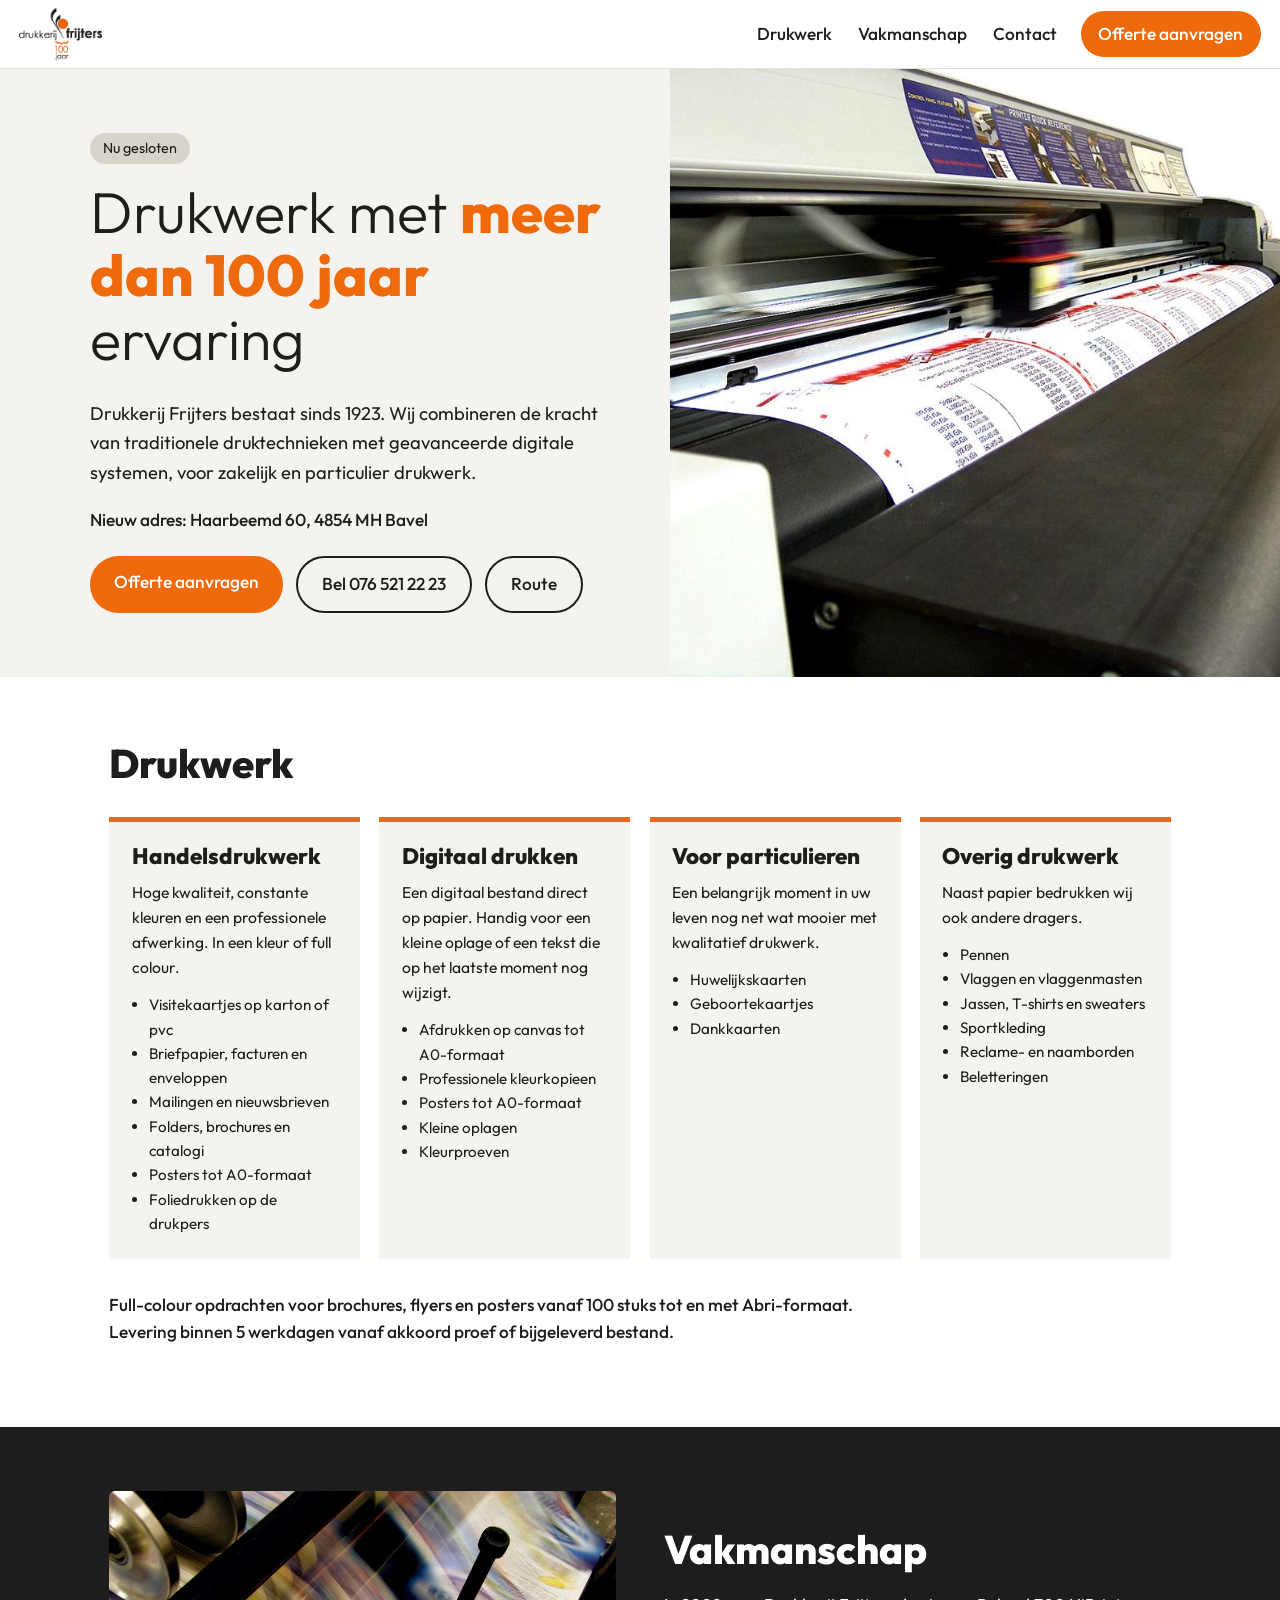
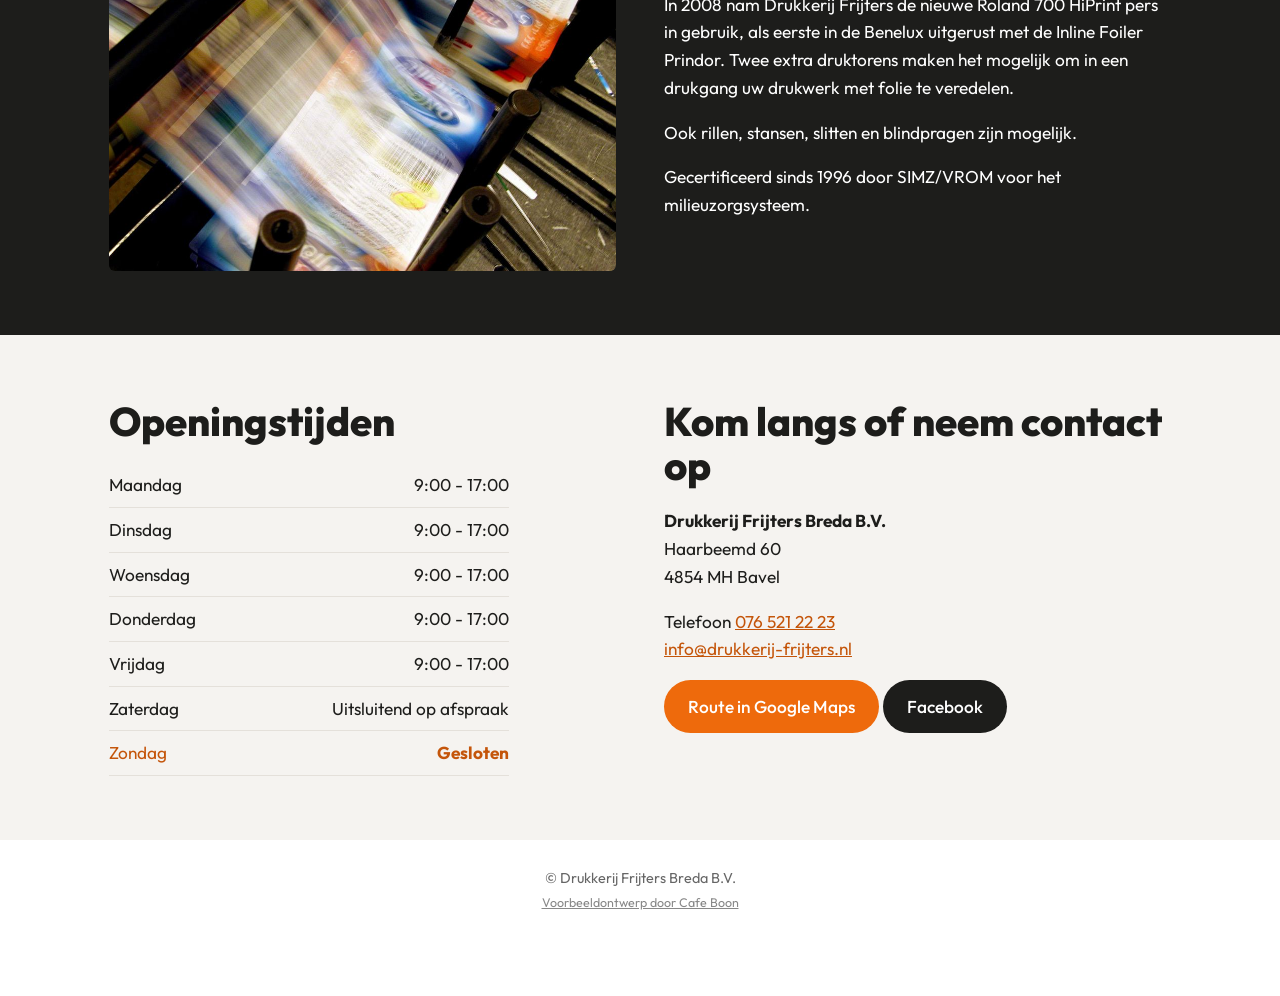
==== index.html @ 72ca7474 "Voorbeeldwebsite" ====
<!doctype html>
<html lang="nl">
<head>
<meta charset="utf-8">
<meta name="viewport" content="width=device-width, initial-scale=1">
<meta name="robots" content="noindex">
<title>Drukkerij Frijters - Drukwerk in Bavel sinds 1923</title>
<meta name="description" content="Drukkerij Frijters Breda B.V., Haarbeemd 60 in Bavel. Handelsdrukwerk, digitaal drukken, foliedruk en bedrukte artikelen sinds 1923. Ma t/m vr 9:00 tot 17:00.">
<meta property="og:title" content="Drukkerij Frijters, Bavel. Drukwerk sinds 1923">
<meta property="og:description" content="Handelsdrukwerk, digitaal drukken, foliedruk en bedrukte artikelen.">
<meta property="og:image" content="images/og.jpg">
<link rel="icon" type="image/jpeg" href="images/favicon.jpg">
<link rel="preconnect" href="https://fonts.googleapis.com">
<link rel="preconnect" href="https://fonts.gstatic.com" crossorigin>
<link href="https://fonts.googleapis.com/css2?family=Outfit:wght@300;400;500;700;800&display=swap" rel="stylesheet">
<link rel="stylesheet" href="style.css">
</head>
<body>
<header class="top">
  <a class="brand" href="#"><img src="images/logo.png" alt="Drukkerij Frijters, 100 jaar"></a>
  <nav>
    <a href="#drukwerk">Drukwerk</a>
    <a href="#vakmanschap">Vakmanschap</a>
    <a href="#contact">Contact</a>
  </nav>
  <a class="call" href="mailto:info@drukkerij-frijters.nl?subject=Offerte%20drukwerk">Offerte aanvragen</a>
</header>

<section class="hero">
  <div class="hero-in">
    <p class="tag" id="status"></p>
    <h1>Drukwerk met <em>meer dan 100 jaar</em> ervaring</h1>
    <p class="claim">Drukkerij Frijters bestaat sinds 1923. Wij combineren de kracht van traditionele druktechnieken met geavanceerde digitale systemen, voor zakelijk en particulier drukwerk.</p>
    <p class="addr">Nieuw adres: Haarbeemd 60, 4854 MH Bavel</p>
    <div class="actions">
      <a class="btn" href="mailto:info@drukkerij-frijters.nl?subject=Offerte%20drukwerk">Offerte aanvragen</a>
      <a class="btn ghost" href="tel:+31765212223">Bel 076 521 22 23</a>
      <a class="btn ghost" href="https://www.google.com/maps/dir/?api=1&destination=Haarbeemd+60+4854+MH+Bavel">Route</a>
    </div>
  </div>
  <img class="hero-img" src="images/digitaal.jpg" alt="Digitale drukpers bij Drukkerij Frijters">
</section>

<section id="drukwerk" class="wrap">
  <h2>Drukwerk</h2>
  <div class="grid">
    <article>
      <h3>Handelsdrukwerk</h3>
      <p>Hoge kwaliteit, constante kleuren en een professionele afwerking. In een kleur of full colour.</p>
      <ul><li>Visitekaartjes op karton of pvc</li><li>Briefpapier, facturen en enveloppen</li><li>Mailingen en nieuwsbrieven</li><li>Folders, brochures en catalogi</li><li>Posters tot A0-formaat</li><li>Foliedrukken op de drukpers</li></ul>
    </article>
    <article>
      <h3>Digitaal drukken</h3>
      <p>Een digitaal bestand direct op papier. Handig voor een kleine oplage of een tekst die op het laatste moment nog wijzigt.</p>
      <ul><li>Afdrukken op canvas tot A0-formaat</li><li>Professionele kleurkopieen</li><li>Posters tot A0-formaat</li><li>Kleine oplagen</li><li>Kleurproeven</li></ul>
    </article>
    <article>
      <h3>Voor particulieren</h3>
      <p>Een belangrijk moment in uw leven nog net wat mooier met kwalitatief drukwerk.</p>
      <ul><li>Huwelijkskaarten</li><li>Geboortekaartjes</li><li>Dankkaarten</li></ul>
    </article>
    <article>
      <h3>Overig drukwerk</h3>
      <p>Naast papier bedrukken wij ook andere dragers.</p>
      <ul><li>Pennen</li><li>Vlaggen en vlaggenmasten</li><li>Jassen, T-shirts en sweaters</li><li>Sportkleding</li><li>Reclame- en naamborden</li><li>Beletteringen</li></ul>
    </article>
  </div>
  <p class="note">Full-colour opdrachten voor brochures, flyers en posters vanaf 100 stuks tot en met Abri-formaat. Levering binnen 5 werkdagen vanaf akkoord proef of bijgeleverd bestand.</p>
</section>

<section id="vakmanschap" class="band">
  <div class="wrap split">
    <img src="images/offset.jpg" alt="Drukwerk loopt door de pers">
    <div>
      <h2>Vakmanschap</h2>
      <p>In 2008 nam Drukkerij Frijters de nieuwe Roland 700 HiPrint pers in gebruik, als eerste in de Benelux uitgerust met de Inline Foiler Prindor. Twee extra druktorens maken het mogelijk om in een drukgang uw drukwerk met folie te veredelen.</p>
      <p>Ook rillen, stansen, slitten en blindpragen zijn mogelijk.</p>
      <p>Gecertificeerd sinds 1996 door SIMZ/VROM voor het milieuzorgsysteem.</p>
    </div>
  </div>
</section>

<section id="contact" class="visit">
  <div class="wrap two">
    <div>
      <h2>Openingstijden</h2>
      <table>
        <tr data-d="1"><th>Maandag</th><td>9:00 - 17:00</td></tr>
        <tr data-d="2"><th>Dinsdag</th><td>9:00 - 17:00</td></tr>
        <tr data-d="3"><th>Woensdag</th><td>9:00 - 17:00</td></tr>
        <tr data-d="4"><th>Donderdag</th><td>9:00 - 17:00</td></tr>
        <tr data-d="5"><th>Vrijdag</th><td>9:00 - 17:00</td></tr>
        <tr data-d="6"><th>Zaterdag</th><td>Uitsluitend op afspraak</td></tr>
        <tr data-d="0"><th>Zondag</th><td>Gesloten</td></tr>
      </table>
    </div>
    <div>
      <h2>Kom langs of neem contact op</h2>
      <p><b>Drukkerij Frijters Breda B.V.</b><br>Haarbeemd 60<br>4854 MH Bavel</p>
      <p>Telefoon <a href="tel:+31765212223">076 521 22 23</a><br><a href="mailto:info@drukkerij-frijters.nl">info@drukkerij-frijters.nl</a></p>
      <p><a class="btn" href="https://www.google.com/maps/dir/?api=1&destination=Haarbeemd+60+4854+MH+Bavel">Route in Google Maps</a> <a class="btn alt" href="https://www.facebook.com/Drukkerij-Frijters-Breda-bv-403516166486152/">Facebook</a></p>
    </div>
  </div>
</section>

<footer>
  <p>&copy; Drukkerij Frijters Breda B.V.</p>
  <p class="credit"><a href="https://cafeboon.com">Voorbeeldontwerp door Cafe Boon</a></p>
</footer>
<a class="fab" href="tel:+31765212223">Bel</a>
<script>
(function(){
  var n=new Date(),d=n.getDay(),m=n.getHours()+n.getMinutes()/60,el=document.getElementById('status');
  var r=document.querySelector('tr[data-d="'+d+'"]');if(r)r.className='today';
  if(d>=1&&d<=5&&m>=9&&m<17){el.textContent='Nu geopend tot 17:00';el.className='tag yes'}
  else{el.textContent='Nu gesloten'}
})();
</script>
</body>
</html>
---- style.css ----
:root{--orange:#ee6a0c;--ink:#1d1d1b;--bg:#fff;--soft:#f5f3f0;--line:#e4e0da}
*{box-sizing:border-box}
body{margin:0;font-family:"Outfit",sans-serif;color:var(--ink);background:var(--bg);line-height:1.6;font-size:1.08rem}
h1,h2,h3{font-weight:800;line-height:1.1;margin:0 0 .5em}
h2{font-size:clamp(1.8rem,4vw,2.5rem)}
a{color:#c4550a}
.top{display:flex;align-items:center;gap:1.5rem;padding:.5rem 1.2rem;background:#fff;border-bottom:1px solid var(--line);position:sticky;top:0;z-index:5}
.brand img{height:52px;display:block}
.top nav{margin-left:auto;display:flex;gap:1.6rem}.top nav a{color:var(--ink);text-decoration:none;font-weight:500}
.call{background:var(--orange);color:#fff;text-decoration:none;padding:.55rem 1.1rem;font-weight:500;border-radius:999px;white-space:nowrap}
.hero{display:grid;grid-template-columns:1.1fr 1fr;background:var(--soft);min-height:520px}
.hero-in{padding:4rem 2rem 4rem max(1.2rem,calc((100vw - 1100px)/2));align-self:center}
.hero h1{font-size:clamp(2.2rem,5vw,3.6rem);font-weight:300}
.hero h1 em{font-style:normal;font-weight:800;color:var(--orange)}
.claim{max-width:520px;font-size:1.15rem}
.addr{font-weight:500}
.hero-img{width:100%;height:100%;object-fit:cover;display:block}
.tag{display:inline-block;background:#d8d3cb;padding:.25rem .8rem;font-size:.9rem;margin:0 0 1rem;border-radius:999px}.tag.yes{background:#2e7d32;color:#fff}
.actions{display:flex;gap:.8rem;flex-wrap:wrap;margin-top:1.4rem}
.btn{display:inline-block;background:var(--orange);color:#fff;padding:.8rem 1.5rem;text-decoration:none;font-weight:500;border-radius:999px}
.btn.ghost{background:transparent;border:2px solid var(--ink);color:var(--ink)}
.btn.alt{background:var(--ink)}
.wrap{max-width:1100px;margin:0 auto;padding:4rem 1.2rem}
.grid{display:grid;grid-template-columns:repeat(auto-fill,minmax(240px,1fr));gap:1.2rem;margin:2rem 0}
.grid article{background:var(--soft);border-top:5px solid var(--orange);padding:1.4rem}
.grid h3{font-size:1.4rem}.grid p{margin:0 0 .8rem;font-size:.98rem}
.grid ul{margin:0;padding-left:1.1rem;font-size:.95rem}
.note{font-weight:500;max-width:760px}
.band{background:var(--ink);color:#fff}
.split{display:grid;grid-template-columns:1fr 1fr;gap:3rem;align-items:center}
.split img{width:100%;aspect-ratio:4/3;object-fit:cover;border-radius:6px}
.visit{background:var(--soft)}
.two{display:grid;grid-template-columns:1fr 1fr;gap:3rem}
table{border-collapse:collapse;width:100%;max-width:400px}
th{text-align:left;font-weight:400}td{text-align:right}
th,td{padding:.5rem 0;border-bottom:1px solid var(--line)}
tr.today{font-weight:700;color:#c4550a}
footer{text-align:center;padding:1.5rem 1rem 5rem;font-size:.9rem;color:#666}
footer p{margin:.2rem}.credit{font-size:.78rem}.credit a{color:#888}
.fab{display:none}
@media(max-width:760px){
.top nav,.call{display:none}
.hero{grid-template-columns:1fr;min-height:0}.hero-in{padding:2.5rem 1.2rem}.hero-img{height:240px;order:-1}
.two,.split{grid-template-columns:1fr;gap:2rem}
.fab{display:block;position:fixed;right:1rem;bottom:1rem;background:var(--orange);color:#fff;text-decoration:none;font-weight:500;padding:.9rem 1.5rem;border-radius:999px;box-shadow:0 4px 12px rgba(0,0,0,.3);z-index:9}}
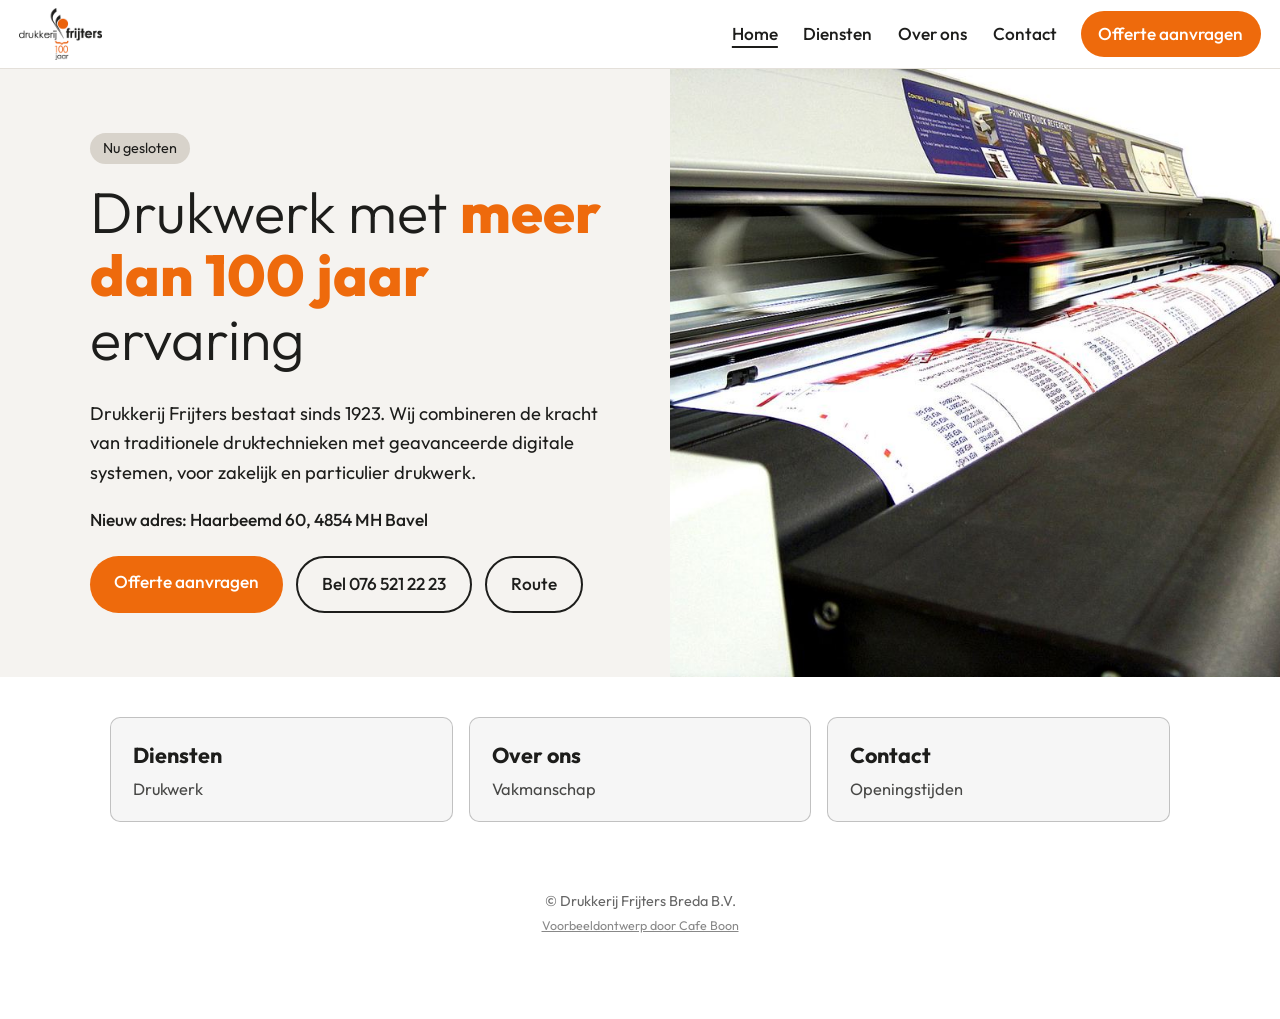
==== commit c1905881: "Website opgedeeld in meerdere pagina's" ====
--- a/index.html
+++ b/index.html
@@ -17,104 +17,35 @@
 </head>
 <body>
 <header class="top">
-  <a class="brand" href="#"><img src="images/logo.png" alt="Drukkerij Frijters, 100 jaar"></a>
-  <nav>
-    <a href="#drukwerk">Drukwerk</a>
-    <a href="#vakmanschap">Vakmanschap</a>
-    <a href="#contact">Contact</a>
-  </nav>
-  <a class="call" href="mailto:info@drukkerij-frijters.nl?subject=Offerte%20drukwerk">Offerte aanvragen</a>
+<a class="brand" href="index.html"><img alt="Drukkerij Frijters, 100 jaar" src="images/logo.png"/></a>
+<nav><a aria-current="page" href="index.html">Home</a><a href="aanbod.html">Diensten</a><a href="over.html">Over ons</a><a href="contact.html">Contact</a></nav>
+<a class="call" href="mailto:info@drukkerij-frijters.nl?subject=Offerte%20drukwerk">Offerte aanvragen</a>
 </header>
-
+<div aria-label="Pagina's" class="sn-bar" role="navigation"><a aria-current="page" class="sn-link" href="index.html">Home</a><a class="sn-link" href="aanbod.html">Diensten</a><a class="sn-link" href="over.html">Over ons</a><a class="sn-link" href="contact.html">Contact</a></div>
 <section class="hero">
-  <div class="hero-in">
-    <p class="tag" id="status"></p>
-    <h1>Drukwerk met <em>meer dan 100 jaar</em> ervaring</h1>
-    <p class="claim">Drukkerij Frijters bestaat sinds 1923. Wij combineren de kracht van traditionele druktechnieken met geavanceerde digitale systemen, voor zakelijk en particulier drukwerk.</p>
-    <p class="addr">Nieuw adres: Haarbeemd 60, 4854 MH Bavel</p>
-    <div class="actions">
-      <a class="btn" href="mailto:info@drukkerij-frijters.nl?subject=Offerte%20drukwerk">Offerte aanvragen</a>
-      <a class="btn ghost" href="tel:+31765212223">Bel 076 521 22 23</a>
-      <a class="btn ghost" href="https://www.google.com/maps/dir/?api=1&destination=Haarbeemd+60+4854+MH+Bavel">Route</a>
-    </div>
-  </div>
-  <img class="hero-img" src="images/digitaal.jpg" alt="Digitale drukpers bij Drukkerij Frijters">
+<div class="hero-in">
+<p class="tag" id="status"></p>
+<h1>Drukwerk met <em>meer dan 100 jaar</em> ervaring</h1>
+<p class="claim">Drukkerij Frijters bestaat sinds 1923. Wij combineren de kracht van traditionele druktechnieken met geavanceerde digitale systemen, voor zakelijk en particulier drukwerk.</p>
+<p class="addr">Nieuw adres: Haarbeemd 60, 4854 MH Bavel</p>
+<div class="actions">
+<a class="btn" href="mailto:info@drukkerij-frijters.nl?subject=Offerte%20drukwerk">Offerte aanvragen</a>
+<a class="btn ghost" href="tel:+31765212223">Bel 076 521 22 23</a>
+<a class="btn ghost" href="https://www.google.com/maps/dir/?api=1&amp;destination=Haarbeemd+60+4854+MH+Bavel">Route</a>
+</div>
+</div>
+<img alt="Digitale drukpers bij Drukkerij Frijters" class="hero-img" src="images/digitaal.jpg"/>
 </section>
-
-<section id="drukwerk" class="wrap">
-  <h2>Drukwerk</h2>
-  <div class="grid">
-    <article>
-      <h3>Handelsdrukwerk</h3>
-      <p>Hoge kwaliteit, constante kleuren en een professionele afwerking. In een kleur of full colour.</p>
-      <ul><li>Visitekaartjes op karton of pvc</li><li>Briefpapier, facturen en enveloppen</li><li>Mailingen en nieuwsbrieven</li><li>Folders, brochures en catalogi</li><li>Posters tot A0-formaat</li><li>Foliedrukken op de drukpers</li></ul>
-    </article>
-    <article>
-      <h3>Digitaal drukken</h3>
-      <p>Een digitaal bestand direct op papier. Handig voor een kleine oplage of een tekst die op het laatste moment nog wijzigt.</p>
-      <ul><li>Afdrukken op canvas tot A0-formaat</li><li>Professionele kleurkopieen</li><li>Posters tot A0-formaat</li><li>Kleine oplagen</li><li>Kleurproeven</li></ul>
-    </article>
-    <article>
-      <h3>Voor particulieren</h3>
-      <p>Een belangrijk moment in uw leven nog net wat mooier met kwalitatief drukwerk.</p>
-      <ul><li>Huwelijkskaarten</li><li>Geboortekaartjes</li><li>Dankkaarten</li></ul>
-    </article>
-    <article>
-      <h3>Overig drukwerk</h3>
-      <p>Naast papier bedrukken wij ook andere dragers.</p>
-      <ul><li>Pennen</li><li>Vlaggen en vlaggenmasten</li><li>Jassen, T-shirts en sweaters</li><li>Sportkleding</li><li>Reclame- en naamborden</li><li>Beletteringen</li></ul>
-    </article>
-  </div>
-  <p class="note">Full-colour opdrachten voor brochures, flyers en posters vanaf 100 stuks tot en met Abri-formaat. Levering binnen 5 werkdagen vanaf akkoord proef of bijgeleverd bestand.</p>
-</section>
-
-<section id="vakmanschap" class="band">
-  <div class="wrap split">
-    <img src="images/offset.jpg" alt="Drukwerk loopt door de pers">
-    <div>
-      <h2>Vakmanschap</h2>
-      <p>In 2008 nam Drukkerij Frijters de nieuwe Roland 700 HiPrint pers in gebruik, als eerste in de Benelux uitgerust met de Inline Foiler Prindor. Twee extra druktorens maken het mogelijk om in een drukgang uw drukwerk met folie te veredelen.</p>
-      <p>Ook rillen, stansen, slitten en blindpragen zijn mogelijk.</p>
-      <p>Gecertificeerd sinds 1996 door SIMZ/VROM voor het milieuzorgsysteem.</p>
-    </div>
-  </div>
-</section>
-
-<section id="contact" class="visit">
-  <div class="wrap two">
-    <div>
-      <h2>Openingstijden</h2>
-      <table>
-        <tr data-d="1"><th>Maandag</th><td>9:00 - 17:00</td></tr>
-        <tr data-d="2"><th>Dinsdag</th><td>9:00 - 17:00</td></tr>
-        <tr data-d="3"><th>Woensdag</th><td>9:00 - 17:00</td></tr>
-        <tr data-d="4"><th>Donderdag</th><td>9:00 - 17:00</td></tr>
-        <tr data-d="5"><th>Vrijdag</th><td>9:00 - 17:00</td></tr>
-        <tr data-d="6"><th>Zaterdag</th><td>Uitsluitend op afspraak</td></tr>
-        <tr data-d="0"><th>Zondag</th><td>Gesloten</td></tr>
-      </table>
-    </div>
-    <div>
-      <h2>Kom langs of neem contact op</h2>
-      <p><b>Drukkerij Frijters Breda B.V.</b><br>Haarbeemd 60<br>4854 MH Bavel</p>
-      <p>Telefoon <a href="tel:+31765212223">076 521 22 23</a><br><a href="mailto:info@drukkerij-frijters.nl">info@drukkerij-frijters.nl</a></p>
-      <p><a class="btn" href="https://www.google.com/maps/dir/?api=1&destination=Haarbeemd+60+4854+MH+Bavel">Route in Google Maps</a> <a class="btn alt" href="https://www.facebook.com/Drukkerij-Frijters-Breda-bv-403516166486152/">Facebook</a></p>
-    </div>
-  </div>
-</section>
-
+<div class="sn-cards"><a class="sn-card" href="aanbod.html"><strong>Diensten</strong><span>Drukwerk</span></a><a class="sn-card" href="over.html"><strong>Over ons</strong><span>Vakmanschap</span></a><a class="sn-card" href="contact.html"><strong>Contact</strong><span>Openingstijden</span></a></div>
 <footer>
-  <p>&copy; Drukkerij Frijters Breda B.V.</p>
-  <p class="credit"><a href="https://cafeboon.com">Voorbeeldontwerp door Cafe Boon</a></p>
+<p>© Drukkerij Frijters Breda B.V.</p>
+<p class="credit"><a href="https://cafeboon.com">Voorbeeldontwerp door Cafe Boon</a></p>
 </footer>
 <a class="fab" href="tel:+31765212223">Bel</a>
-<script>
-(function(){
+<script>try{(function(){
   var n=new Date(),d=n.getDay(),m=n.getHours()+n.getMinutes()/60,el=document.getElementById('status');
   var r=document.querySelector('tr[data-d="'+d+'"]');if(r)r.className='today';
   if(d>=1&&d<=5&&m>=9&&m<17){el.textContent='Nu geopend tot 17:00';el.className='tag yes'}
   else{el.textContent='Nu gesloten'}
-})();
-</script>
-</body>
-</html>
+})();}catch(e){}</script>
+</body></html>
--- a/style.css
+++ b/style.css
@@ -43,3 +43,17 @@
 .hero{grid-template-columns:1fr;min-height:0}.hero-in{padding:2.5rem 1.2rem}.hero-img{height:240px;order:-1}
 .two,.split{grid-template-columns:1fr;gap:2rem}
 .fab{display:block;position:fixed;right:1rem;bottom:1rem;background:var(--orange);color:#fff;text-decoration:none;font-weight:500;padding:.9rem 1.5rem;border-radius:999px;box-shadow:0 4px 12px rgba(0,0,0,.3);z-index:9}}
+/* sitenav:start */
+.sn-bar{display:none;gap:6px;overflow-x:auto;white-space:nowrap;-webkit-overflow-scrolling:touch;padding:8px 12px;background:inherit;color:inherit;font:inherit;line-height:1.2;border-bottom:1px solid rgba(128,128,128,.35);box-sizing:border-box;max-width:100%}
+.sn-bar a.sn-link{flex:0 0 auto;padding:9px 15px;border-radius:999px;color:inherit;text-decoration:none;font-size:15px;font-weight:600;letter-spacing:0;text-transform:none;margin:0}
+.sn-bar a.sn-link[aria-current="page"]{background:rgba(128,128,128,.2);box-shadow:inset 0 -2px 0 currentColor}
+@media(max-width:760px){.sn-bar{display:flex}}
+nav a[aria-current="page"]:not(.cta):not(.btn):not(.call){text-decoration:underline;text-underline-offset:6px;text-decoration-thickness:2px}
+.sn-head{max-width:1100px;margin:0 auto;padding:40px 20px 0;box-sizing:border-box}
+.sn-head h1{margin:0;color:inherit;font-size:clamp(30px,5vw,46px);line-height:1.1}
+.sn-cards{max-width:1100px;margin:0 auto;padding:40px 20px;display:grid;grid-template-columns:repeat(auto-fit,minmax(230px,1fr));gap:16px;box-sizing:border-box}
+.sn-card{display:block;padding:20px 22px;border:1px solid rgba(128,128,128,.45);border-radius:10px;background:rgba(128,128,128,.07);color:inherit;text-decoration:none;min-width:0}
+.sn-card strong{display:block;font-size:1.25em;margin:0 0 6px;color:inherit}
+.sn-card span{display:block;opacity:.8;font-size:.95em;line-height:1.4}
+.sn-card:hover,.sn-card:focus-visible{border-color:currentColor}
+/* sitenav:end */
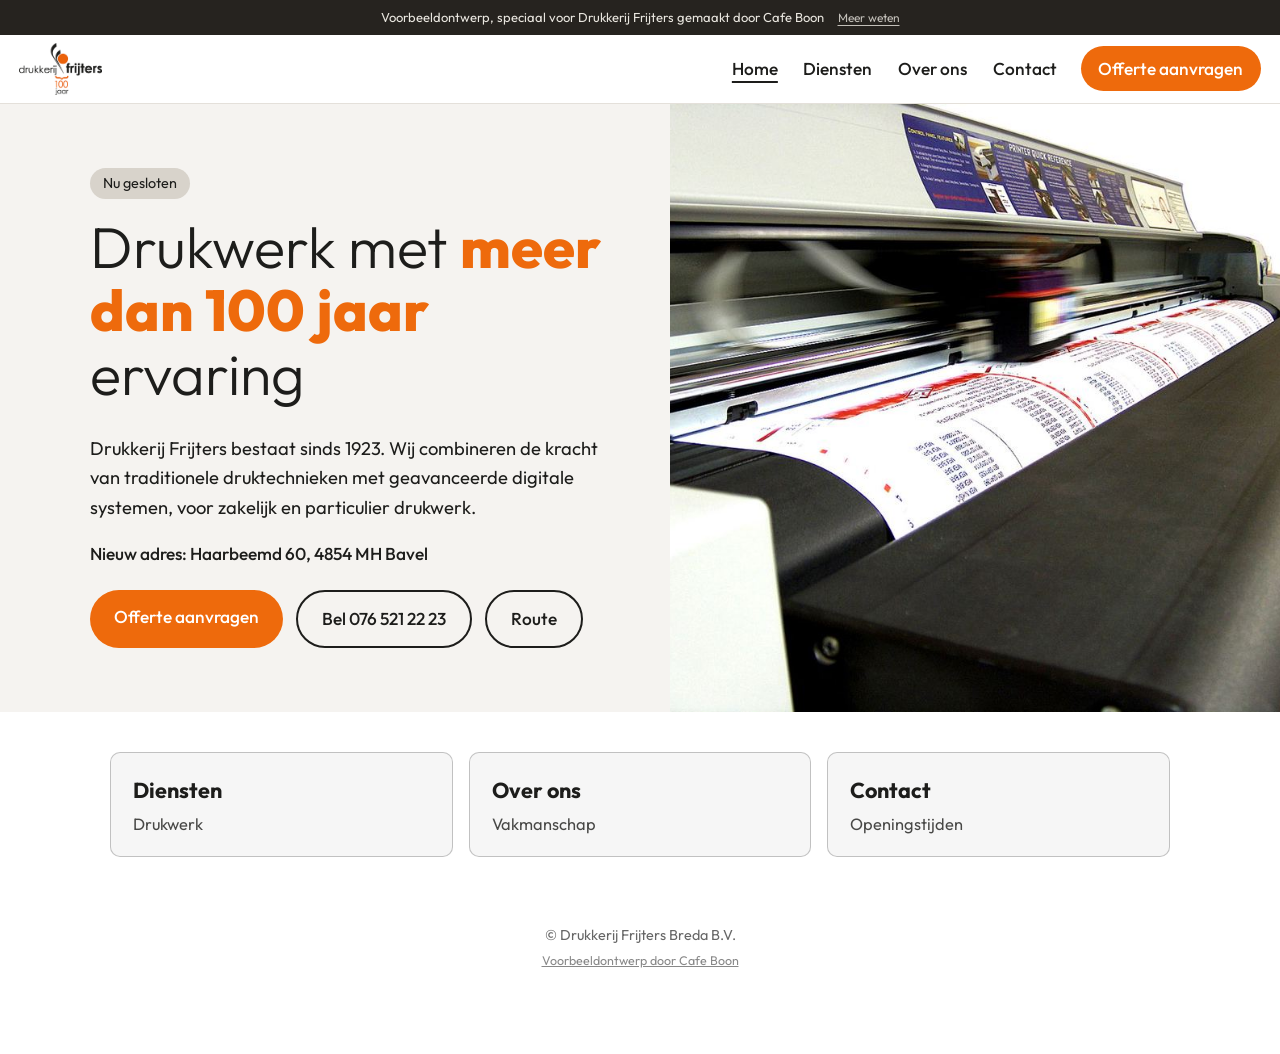
==== commit 7ef67448: "Werkende formulieren voor afspraken en aanvragen" ====
--- a/index.html
+++ b/index.html
@@ -16,10 +16,11 @@
 <link rel="stylesheet" href="style.css">
 </head>
 <body>
+<div class="vb-banner" role="note"><span>Voorbeeldontwerp, speciaal voor Drukkerij Frijters gemaakt door Cafe Boon</span><a href="https://cafeboon.com">Meer weten</a></div>
 <header class="top">
 <a class="brand" href="index.html"><img alt="Drukkerij Frijters, 100 jaar" src="images/logo.png"/></a>
 <nav><a aria-current="page" href="index.html">Home</a><a href="aanbod.html">Diensten</a><a href="over.html">Over ons</a><a href="contact.html">Contact</a></nav>
-<a class="call" href="mailto:info@drukkerij-frijters.nl?subject=Offerte%20drukwerk">Offerte aanvragen</a>
+<a class="call" href="offerte.html">Offerte aanvragen</a>
 </header>
 <div aria-label="Pagina's" class="sn-bar" role="navigation"><a aria-current="page" class="sn-link" href="index.html">Home</a><a class="sn-link" href="aanbod.html">Diensten</a><a class="sn-link" href="over.html">Over ons</a><a class="sn-link" href="contact.html">Contact</a></div>
 <section class="hero">
@@ -29,7 +30,7 @@
 <p class="claim">Drukkerij Frijters bestaat sinds 1923. Wij combineren de kracht van traditionele druktechnieken met geavanceerde digitale systemen, voor zakelijk en particulier drukwerk.</p>
 <p class="addr">Nieuw adres: Haarbeemd 60, 4854 MH Bavel</p>
 <div class="actions">
-<a class="btn" href="mailto:info@drukkerij-frijters.nl?subject=Offerte%20drukwerk">Offerte aanvragen</a>
+<a class="btn" href="offerte.html">Offerte aanvragen</a>
 <a class="btn ghost" href="tel:+31765212223">Bel 076 521 22 23</a>
 <a class="btn ghost" href="https://www.google.com/maps/dir/?api=1&amp;destination=Haarbeemd+60+4854+MH+Bavel">Route</a>
 </div>
--- a/style.css
+++ b/style.css
@@ -57,3 +57,31 @@
 .sn-card span{display:block;opacity:.8;font-size:.95em;line-height:1.4}
 .sn-card:hover,.sn-card:focus-visible{border-color:currentColor}
 /* sitenav:end */
+/* voorbeeld-formulier:start */
+@layer sn{.sn-form button.btn{border:0;font:inherit;cursor:pointer;line-height:1.2}}
+.sn-formsec{padding:36px 0 72px}
+.sn-formwrap{max-width:1100px;margin:0 auto;padding:0 20px;box-sizing:border-box}
+.sn-formwrap>h2{margin:0 0 12px}
+.sn-formwrap>.sn-lead,.sn-formwrap>.sn-form,.sn-formwrap>.sn-done{max-width:720px}
+.sn-formwrap .sn-lead{margin:0 0 24px;opacity:.85}
+.sn-form{display:grid;grid-template-columns:1fr 1fr;gap:16px}
+.sn-field{display:flex;flex-direction:column;gap:6px;min-width:0;text-align:left}
+.sn-field.full{grid-column:1/-1}
+.sn-field label{font-size:14px;font-weight:600}
+.sn-field input,.sn-field select,.sn-field textarea{font:inherit;font-size:16px;line-height:1.4;color:inherit;background:rgba(128,128,128,.12);border:1px solid rgba(128,128,128,.55);border-radius:8px;padding:11px 12px;width:100%;box-sizing:border-box;min-width:0;max-width:100%;-webkit-appearance:none;appearance:none}
+.sn-field select{background-image:linear-gradient(45deg,transparent 50%,currentColor 50%),linear-gradient(135deg,currentColor 50%,transparent 50%);background-position:calc(100% - 20px) 50%,calc(100% - 15px) 50%;background-size:5px 5px;background-repeat:no-repeat;padding-right:38px}
+.sn-field select option{color:#111;background:#fff}
+.sn-field textarea{resize:vertical}
+.sn-field input:focus,.sn-field select:focus,.sn-field textarea:focus{outline:2px solid currentColor;outline-offset:1px}
+.sn-done{padding:28px;border:1px solid rgba(128,128,128,.55);border-radius:12px;background:rgba(128,128,128,.1)}
+.sn-done h2{margin:0 0 10px}
+.sn-done p{margin:0}
+.sn-done a{text-decoration:underline;text-underline-offset:3px;font-weight:600}
+.sn-formlink{padding:0 0 56px}
+@media(max-width:640px){.sn-form{grid-template-columns:1fr}.sn-formsec{padding:24px 0 56px}}
+/* voorbeeld-formulier:end */
+/* voorbeeldbanner:start */
+.vb-banner{display:flex;flex-wrap:wrap;justify-content:center;align-items:baseline;gap:2px 14px;padding:8px 16px;background:#26231f;color:#e9e6df;font-size:13px;line-height:1.45;letter-spacing:0;text-transform:none;font-weight:400;text-align:center;position:relative;z-index:1000}
+.vb-banner a{color:inherit;opacity:.8;text-decoration:underline;text-underline-offset:3px;font-size:12px;font-weight:400;white-space:nowrap;letter-spacing:0;text-transform:none}
+.vb-banner a:hover{opacity:1}
+/* voorbeeldbanner:end */
